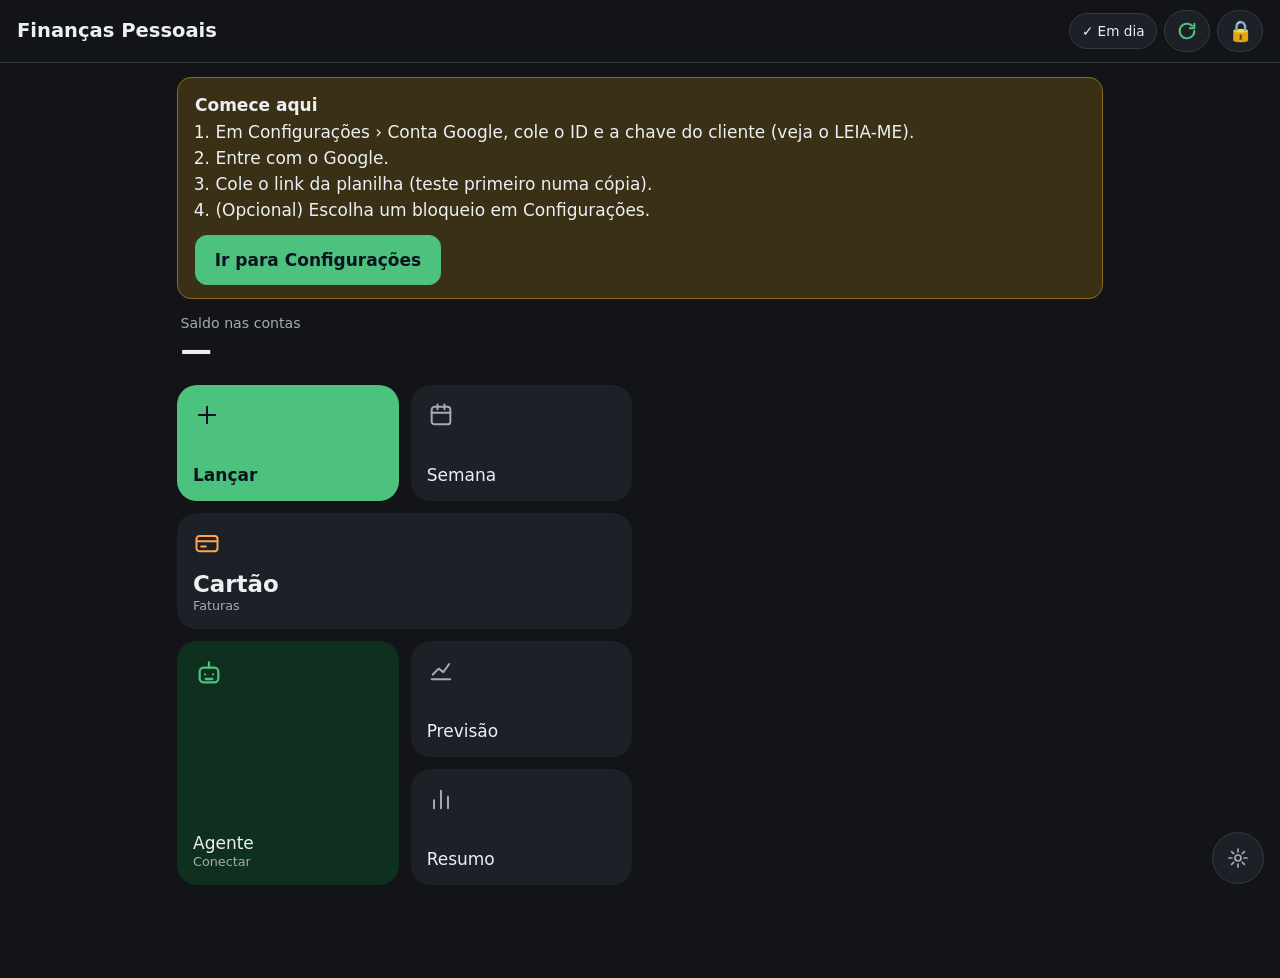
==== app/index.html @ 29f8d945 "App 2.9.0: atualização assinada para os celulares Co-Authored-By: Claude Opus 5.5 <noreply@anthropic" ====
<!doctype html>
<html lang="pt-BR">
  <head>
    <meta charset="utf-8" />
    <meta http-equiv="Content-Security-Policy" content="default-src 'self'; script-src 'self' 'wasm-unsafe-eval'; style-src 'self' 'unsafe-inline'; img-src 'self' data: blob:; connect-src 'self' https://sheets.googleapis.com https://cleytonarthur-debug.github.io https://script.google.com https://script.googleusercontent.com; font-src 'self'; object-src 'none'; base-uri 'self'; form-action 'self'" />
    <meta name="viewport" content="width=device-width, initial-scale=1, viewport-fit=cover" />
    <meta name="theme-color" content="#0f7a3d" />
    <meta name="referrer" content="no-referrer" />
    <title>Lançamento de Finanças Pessoais</title>
    <link rel="manifest" href="./manifest.webmanifest" />
    <link rel="icon" href="./icone.svg" type="image/svg+xml" />
    <link rel="apple-touch-icon" href="./icone-192.png" />
    <script type="module" crossorigin src="./assets/index-CC5NLs0V.js"></script>
    <link rel="stylesheet" crossorigin href="./assets/index-BYy5qs_x.css">
  </head>
  <body>
    <div id="app"></div>
    <noscript>Este app precisa de JavaScript.</noscript>
  </body>
</html>
---- app/assets/index-BYy5qs_x.css ----
:root{color-scheme:dark;--fundo: #f4f5f7;--cartao: #ffffff;--texto: #1b1e24;--suave: #5d6573;--borda: #d9dde3;--primaria: #0f7a3d;--primaria-texto: #ffffff;--entrou: #0f7a3d;--saiu: #b3261e;--verde: #1c8a4a;--laranja: #d9730d;--vermelho: #c62828;--azul: #1f5fbf;--aviso-fundo: #fff4d6;--aviso-borda: #e3b341;--erro-fundo: #fde7e7;--raio: 14px;--sombra: 0 1px 3px rgba(0, 0, 0, .08);font-family:system-ui,-apple-system,Segoe UI,Roboto,sans-serif;font-size:17px}@media all{:root{--fundo: #121418;--cartao: #1d2026;--texto: #eceff3;--suave: #a3abb8;--borda: #343943;--primaria: #4cc27e;--primaria-texto: #0b1220;--entrou: #4cc27e;--saiu: #ff7a70;--verde: #4cc27e;--laranja: #ffa64d;--vermelho: #ff6b6b;--azul: #6aa1ff;--aviso-fundo: #3a3016;--aviso-borda: #8a6d1f;--erro-fundo: #3d1c1c;--sombra: none}}*{box-sizing:border-box}html,body{margin:0;background:var(--fundo);color:var(--texto)}body{padding-bottom:calc(76px + env(safe-area-inset-bottom));-webkit-tap-highlight-color:transparent}button,input,select,textarea{font:inherit;color:inherit}h1,h2,h3{margin:0;line-height:1.2}h2{font-size:1.15rem;margin-bottom:.6rem}h3{font-size:1rem;margin:.2rem 0 .5rem}small{color:var(--suave)}.oculto{display:none!important}.topo{position:sticky;top:0;z-index:5;display:flex;align-items:center;gap:.5rem;padding:calc(.6rem + env(safe-area-inset-top)) 1rem .6rem;background:var(--fundo);border-bottom:1px solid var(--borda)}.topo h1{font-size:1.15rem;flex:1}.topo h1 button{all:unset;cursor:pointer}.pilula{font-size:.8rem;padding:.3rem .7rem;border-radius:99px;border:1px solid var(--borda);background:var(--cartao);min-height:36px}.pilula.pendente{border-color:var(--aviso-borda);background:var(--aviso-fundo)}main{max-width:640px;margin:0 auto;padding:.8rem 1rem 1rem;display:grid;gap:.9rem}.cartao{background:var(--cartao);border:1px solid var(--borda);border-radius:var(--raio);padding:1rem;box-shadow:var(--sombra)}.engrenagem{position:fixed;z-index:6;right:16px;bottom:calc(16px + env(safe-area-inset-bottom));width:52px;height:52px;display:grid;place-items:center;cursor:pointer;border-radius:50%;border:1px solid var(--borda);background:var(--cartao);color:var(--suave)}.engrenagem.ativa{color:var(--primaria);border-color:var(--primaria)}.aviso{border-radius:var(--raio);padding:.8rem 1rem;background:var(--aviso-fundo);border:1px solid var(--aviso-borda)}.aviso.erro{background:var(--erro-fundo);border-color:var(--vermelho)}.aviso p{margin:.2rem 0}.aviso .btn{margin-top:.5rem}.faixa{display:grid;grid-template-columns:1fr 1fr;gap:.7rem}.faixa .rotulo{font-size:.8rem;color:var(--suave)}.faixa .grande{font-size:1.35rem;font-weight:700}.barra{height:10px;border-radius:99px;background:var(--borda);overflow:hidden;margin:.35rem 0}.barra>div{height:100%;border-radius:99px}.verde{color:var(--verde)}.vermelho{color:var(--vermelho)}.fundo-verde{background:var(--verde)}.fundo-laranja{background:var(--laranja)}.fundo-vermelho{background:var(--vermelho)}.campo{display:grid;gap:.3rem}.rotulo{font-size:.85rem;color:var(--suave);font-weight:600}.ajuda{font-size:.8rem}input,select,textarea{width:100%;min-height:50px;padding:.6rem .8rem;border:1px solid var(--borda);border-radius:10px;background:var(--fundo)}input:focus,select:focus,textarea:focus,button:focus-visible{outline:3px solid color-mix(in srgb,var(--primaria) 45%,transparent);outline-offset:1px}.valor-grande{font-size:1.8rem;font-weight:700;text-align:right}.form{display:grid;gap:.9rem}.linha2{display:grid;grid-template-columns:1fr 1fr;gap:.7rem}.escolha{display:flex;gap:.4rem;flex-wrap:wrap}.opcao{flex:1 1 auto;min-height:48px;padding:.5rem .9rem;border-radius:10px;border:1px solid var(--borda);background:var(--fundo);cursor:pointer}.opcao.marcada{background:var(--primaria);color:var(--primaria-texto);border-color:var(--primaria);font-weight:600}.sinal .opcao[data-valor=saiu].marcada{background:var(--saiu);border-color:var(--saiu);color:#fff}.sinal .opcao[data-valor=entrou].marcada{background:var(--entrou);border-color:var(--entrou);color:#fff}.atalhos{display:flex;gap:.45rem;flex-wrap:wrap}.atalhos button{border:1px solid var(--borda);background:var(--fundo);border-radius:99px;padding:.45rem .8rem;min-height:42px;cursor:pointer;font-size:.9rem;max-width:100%;overflow:hidden;text-overflow:ellipsis;white-space:nowrap}.btn{min-height:50px;padding:.6rem 1.1rem;border-radius:12px;border:1px solid var(--borda);background:var(--cartao);cursor:pointer;font-weight:600}.btn.primario{background:var(--primaria);color:var(--primaria-texto);border-color:var(--primaria)}.btn.perigo{background:var(--vermelho);color:#fff;border-color:var(--vermelho)}.btn.cheio{width:100%}.btn:disabled{opacity:.5;cursor:not-allowed}.acoes{display:grid;grid-template-columns:auto 1fr;gap:.6rem}.lista{list-style:none;margin:0;padding:0;display:grid;gap:.5rem}.lista li{display:grid;grid-template-columns:1fr auto;gap:.2rem .6rem;padding:.55rem 0;border-bottom:1px solid var(--borda)}.lista li:last-child{border-bottom:0}.lista .detalhe{grid-column:1 / -1;font-size:.8rem;color:var(--suave)}.positivo{color:var(--entrou)}.negativo{color:var(--saiu)}.num{font-variant-numeric:tabular-nums;white-space:nowrap}.numeros{display:grid;grid-template-columns:repeat(3,1fr);gap:.5rem;text-align:center}.numeros .grande{font-size:1.05rem;font-weight:700}.numeros .rotulo{font-size:.75rem}.barras-h{display:grid;gap:.55rem}.barra-h .topo-barra{display:flex;justify-content:space-between;gap:.5rem;font-size:.9rem}.barra-h .trilho{height:12px;background:var(--borda);border-radius:99px;overflow:hidden;margin-top:.2rem}.barra-h .trilho div{height:100%;background:var(--primaria);border-radius:99px}.grafico svg{width:100%;height:auto;display:block}.grafico .r{fill:var(--entrou)}.grafico .d{fill:var(--saiu)}.grafico text{fill:var(--suave);font-size:11px}.legenda{display:flex;gap:1rem;font-size:.85rem;margin:.3rem 0}.legenda span:before{content:"";display:inline-block;width:10px;height:10px;border-radius:3px;margin-right:.35rem}.legenda .r:before{background:var(--entrou)}.legenda .d:before{background:var(--saiu)}.dica{font-size:.9rem;min-height:1.4em;margin:.3rem 0 0}table{width:100%;border-collapse:collapse;font-size:.9rem}th,td{text-align:right;padding:.35rem .3rem;border-bottom:1px solid var(--borda)}th:first-child,td:first-child{text-align:left}.grade2{display:grid;grid-template-columns:1fr 1fr;gap:.7rem}.mini{background:var(--fundo);border-radius:10px;padding:.7rem}.mini .rotulo{font-size:.78rem}.mini .grande{font-size:1.1rem;font-weight:700}.dialogo{border:0;border-radius:18px;padding:1.2rem;width:min(520px,calc(100vw - 2rem));background:var(--cartao);color:var(--texto);max-height:88vh}.dialogo::backdrop{background:#00000073}.dialogo-corpo{margin:.5rem 0 1rem;display:grid;gap:.6rem}.dialogo-botoes{display:grid;gap:.5rem}.carregando{text-align:center}.girando{width:38px;height:38px;margin:.5rem auto;border-radius:50%;border:4px solid var(--borda);border-top-color:var(--primaria);animation:gira 1s linear infinite}@keyframes gira{to{transform:rotate(360deg)}}.resumo-linha{display:grid;grid-template-columns:auto 1fr;gap:.25rem .8rem}.resumo-linha dt{color:var(--suave)}.resumo-linha dd{margin:0;font-weight:600}.toast{position:fixed;left:50%;bottom:calc(90px + env(safe-area-inset-bottom));transform:translate(-50%,20px);background:#1b1e24;color:#fff;padding:.8rem 1.1rem;border-radius:12px;opacity:0;pointer-events:none;transition:.25s;z-index:50;max-width:calc(100vw - 2rem);text-align:center}.toast.visivel{opacity:1;transform:translate(-50%)}.toast.erro{background:var(--vermelho)}.bloqueio{position:fixed;inset:0;z-index:100;background:var(--fundo);display:grid;place-items:center;padding:1.5rem}.bloqueio .caixa{width:min(360px,100%);display:grid;gap:.9rem;text-align:center}.bloqueio input{text-align:center;font-size:1.6rem;letter-spacing:.4em}details summary{cursor:pointer;font-weight:600;min-height:44px;display:flex;align-items:center}.passos{padding-left:1.2rem;margin:.4rem 0}.passos li{margin:.35rem 0}code{background:var(--fundo);padding:.1rem .3rem;border-radius:5px;font-size:.9em;word-break:break-all}@media(min-width:900px){main{max-width:960px;grid-template-columns:1fr 1fr;align-items:start}main>.largo{grid-column:1 / -1}}.fundo-azul{background:var(--azul)}.equacao{display:grid;gap:.55rem;background:var(--fundo);border-radius:12px;padding:.8rem}.eq-linha,.eq-total{display:grid;grid-template-columns:1.4rem 1fr auto;align-items:center;gap:.2rem .4rem}.eq-sinal{font-size:1.3rem;font-weight:700;text-align:center;color:var(--suave)}.eq-rotulo{font-size:.95rem}.eq-valor{font-weight:700;font-size:1.05rem}.eq-barra{grid-column:2 / -1;height:8px;background:var(--borda);border-radius:99px;overflow:hidden}.eq-barra>div{height:100%;border-radius:99px}.eq-total{border-top:2px solid var(--texto);padding-top:.55rem}.eq-total .eq-valor{font-size:1.35rem}.eq-total .eq-rotulo{font-weight:700}.aviso.ok{background:color-mix(in srgb,var(--verde) 14%,var(--cartao));border-color:var(--verde)}.grafico .linha-saldo{fill:none;stroke:var(--primaria);stroke-width:3;stroke-linejoin:round}.grafico .linha-zero{stroke:var(--suave);stroke-width:1;stroke-dasharray:4 4}.grafico .zona-negativa{fill:var(--vermelho);fill-opacity:.12}.grafico .ponto{fill:var(--primaria);stroke:var(--cartao);stroke-width:2}.grafico .ponto.negativo{fill:var(--vermelho)}.agenda{list-style:none;margin:0;padding:0;display:grid;gap:.9rem}.agenda-dia{display:flex;justify-content:space-between;gap:.5rem;padding-bottom:.2rem;border-bottom:2px solid var(--borda)}.agenda .lista li{padding:.4rem 0}.link-previsao{all:unset;cursor:pointer;display:block;margin-top:.35rem;font-size:.85rem;color:var(--suave)}.link-previsao b{font-variant-numeric:tabular-nums}.aviso-topo{display:grid;grid-template-columns:1fr auto;gap:.4rem;align-items:start}.fechar{all:unset;cursor:pointer;width:44px;height:44px;margin:-.5rem -.6rem 0 0;display:grid;place-items:center;font-size:1.3rem;border-radius:50%}.fechar:focus-visible{outline:3px solid var(--primaria)}.btn-cadeado{all:unset;cursor:pointer;min-width:44px;height:40px;display:grid;place-items:center;font-size:1.2rem;border-radius:99px;border:1px solid var(--borda);background:var(--cartao)}.sem-marcacao{margin-top:.7rem;font-size:.9rem}.sem-marcacao summary{min-height:40px;color:var(--laranja);font-weight:600}.aviso-topo h2{margin:0;align-self:center}.eq-detalhe{display:block;font-size:.78rem;color:var(--suave)}.eq-hoje{margin:0;font-size:.9rem;color:var(--suave);text-align:right}.grafico .linha-hoje{stroke:var(--suave);stroke-width:1}.grafico .ponto.previsto{fill:var(--cartao);stroke:var(--primaria);stroke-width:2.5}.grafico .ponto.previsto.negativo{stroke:var(--vermelho)}.legenda .cheio:before{background:var(--primaria);border-radius:50%}.legenda .vazado:before{background:transparent;border:2px solid var(--primaria);border-radius:50%;box-sizing:border-box}@keyframes gira-icone{to{transform:rotate(360deg)}}.girando-icone svg{animation:gira-icone .9s cubic-bezier(.45,.05,.55,.95) infinite;transform-origin:50% 50%}.topo{gap:.4rem}.sugestoes-desc{display:grid;gap:.35rem;margin-top:-.45rem}.sugestoes-desc:empty{display:none}.sugestao{all:unset;cursor:pointer;padding:.7rem .9rem;min-height:44px;box-sizing:border-box;border:1px solid var(--borda);border-radius:10px;background:var(--fundo);overflow:hidden;text-overflow:ellipsis;white-space:nowrap}.sugestao:focus-visible{outline:3px solid var(--primaria)}.sugestao{background:color-mix(in srgb,var(--primaria) 12%,var(--cartao));border-color:transparent;font-size:.95rem;padding-left:2rem;position:relative}.sugestao:before{content:"↳";position:absolute;left:.75rem;color:var(--primaria)}.btn-atualizar{color:var(--primaria)}.btn-atualizar:disabled{opacity:.85}.btn-atualizar:active svg{transform:rotate(-30deg)}.confirmar{border-color:var(--verde)}.botoes-confirmar{display:flex;gap:.5rem;flex-wrap:wrap;margin-top:.4rem}.botoes-confirmar .btn{min-height:44px;flex:1 1 auto}.dialogo-emprestimo{max-height:92vh;overflow-y:auto}.parcelas-lista{display:grid;gap:.4rem}.parcela-linha{display:grid;grid-template-columns:2.6rem 1fr 7rem;gap:.4rem;align-items:center}.parcela-linha input{min-height:44px;padding:.4rem .5rem}.resumo-emprestimo{font-weight:600;margin:.2rem 0 0}.dialogo-emprestimo{overflow-x:hidden;padding:1rem}.dialogo-emprestimo .form,.dialogo-emprestimo .campo{min-width:0}.dialogo-emprestimo input,.dialogo-emprestimo select{min-width:0;max-width:100%}.dialogo-emprestimo .linha2{grid-template-columns:minmax(0,1fr) minmax(0,1fr)}.dialogo-emprestimo .escolha .opcao{flex:1 1 30%;padding:.5rem .4rem;font-size:.9rem}.parcela-linha{grid-template-columns:2.4rem minmax(0,1fr) minmax(0,6.5rem)}.este-mes h3{margin:.8rem 0 .2rem;font-size:1rem}.este-mes h3:first-of-type{margin-top:.2rem}.sobra-mes{margin:.8rem 0 .3rem;padding-top:.6rem;border-top:2px solid var(--borda);display:flex;justify-content:space-between;font-size:1.05rem}details.este-mes>summary{list-style:none;cursor:pointer;display:flex;align-items:center;justify-content:space-between;gap:.6rem;flex-wrap:wrap}details.este-mes>summary::-webkit-details-marker{display:none}details.este-mes>summary h2{margin:0}details.este-mes>summary h2:after{content:" ›";color:var(--suave)}details.este-mes[open]>summary h2:after{content:" ⌄"}.este-mes-totais{font-size:.9rem;font-weight:600}details.este-mes[open]>summary{margin-bottom:.4rem}.fontes{display:grid}details.fonte{border-bottom:1px solid var(--borda)}details.fonte:last-child{border-bottom:0}details.fonte>summary{list-style:none;cursor:pointer;display:grid;grid-template-columns:1fr auto;gap:.2rem .6rem;padding:.6rem 0}details.fonte>summary::-webkit-details-marker{display:none}details.fonte>summary .fonte-nome:after{content:" ›";color:var(--suave)}details.fonte[open]>summary .fonte-nome:after{content:" ⌄"}details.fonte>summary .detalhe{grid-column:1 / -1;font-size:.8rem;color:var(--suave)}.parte{background:var(--fundo);border-radius:10px;padding:.5rem .6rem;margin:0 0 .5rem}.parte-cab{display:grid;grid-template-columns:1fr auto;gap:0 .6rem;margin-bottom:.3rem}.parte-cab small{grid-column:1 / -1;color:var(--suave);font-size:.75rem}.itens{list-style:none;margin:0;padding:0;display:grid;gap:.1rem}.itens li{display:grid;grid-template-columns:auto 1fr auto;gap:0 .5rem;padding:.3rem 0;font-size:.85rem;border-top:1px dashed var(--borda)}.itens li:first-child{border-top:0}.itens .item-data{color:var(--suave)}.itens .item-desc{min-width:0;overflow-wrap:anywhere}.itens .item-sit{grid-column:2 / -1;font-size:.72rem;color:var(--suave)}.itens li.estimado{font-style:italic;opacity:.8}.abre-extrato{all:unset;cursor:pointer;display:block;border-radius:8px}.abre-extrato:focus-visible{outline:2px solid var(--borda);outline-offset:2px}.dialogo-extrato{width:min(560px,calc(100vw - 1rem));max-height:94vh;padding:0;display:none;overflow:hidden}.dialogo-extrato[open]{display:flex;flex-direction:column}.extrato-topo{display:flex;justify-content:space-between;align-items:center;padding:.9rem 1rem .3rem}.extrato-topo h2{margin:0}.extrato-topo .fechar{padding:.3rem .7rem}.extrato-nav{display:grid;grid-template-columns:auto 1fr auto;align-items:center;gap:.5rem;padding:0 1rem .5rem;text-align:center;font-weight:600}.extrato-nav .btn{padding:.3rem .9rem;font-size:1.1rem}.extrato-conteudo{overflow-y:auto;padding:0 1rem 1rem;display:grid;gap:.8rem;align-content:start}.extrato-resumo{display:grid;grid-template-columns:repeat(auto-fit,minmax(110px,1fr));gap:.5rem;background:var(--fundo);border-radius:12px;padding:.7rem}.extrato-resumo div{display:grid}.extrato-resumo small{color:var(--suave);font-size:.75rem}.atalhos-data{display:flex;gap:.4rem;flex-wrap:wrap}.atalhos-data .btn{flex:1 1 auto;padding:.45rem .6rem}.semana-dias>li.passado{opacity:.75}.semana-dias>li.hoje .agenda-dia b{color:var(--primaria)}.semana-dias .vazio{margin:.2rem 0 .4rem;color:var(--suave)}.lista li.foi>span:first-child{opacity:.85}.suave{color:var(--suave)}.extrato-resumo small+small,.extrato-resumo b+small{font-size:.7rem}.por-banco{display:flex;flex-wrap:wrap;gap:.1rem .7rem;margin-top:.2rem}.check{display:flex;gap:.5rem;align-items:flex-start;font-size:.9rem}.check input{margin-top:.2rem}.grafico-tipos{display:grid;gap:.55rem;margin:.4rem 0 .6rem}.gt-topo{display:flex;justify-content:space-between;gap:.5rem;font-size:.88rem}.gt-trilho{display:flex;height:12px;background:var(--borda);border-radius:99px;overflow:hidden;margin-top:.2rem}.gt-pessoal{background:var(--azul)}.gt-corp{background:var(--laranja)}.legenda-tipos{display:flex;gap:1rem;font-size:.8rem;color:var(--suave);margin:.3rem 0}.legenda-tipos span:before{content:"";display:inline-block;width:.7rem;height:.7rem;border-radius:3px;margin-right:.35rem;vertical-align:-1px}.legenda-tipos .lp:before{background:var(--azul)}.legenda-tipos .lc:before{background:var(--laranja)}.azul{color:var(--azul)}.laranja{color:var(--laranja)}.dialogo{overflow-y:auto}.check{text-align:left;align-items:center}.check input[type=checkbox]{width:1.3rem;height:1.3rem;min-width:1.3rem;flex:0 0 auto;margin:0;padding:0;accent-color:var(--primaria)}.gt-juros{background:var(--verde)}.cartao-topo{display:grid;gap:.6rem}.ct-linha{display:flex;justify-content:space-between;gap:.8rem;align-items:flex-start}.ct-linha .grande{font-size:1.45rem;font-weight:700}.aviso-mini{margin:0;font-size:.85rem;color:var(--laranja)}.tri{display:grid;grid-template-columns:repeat(3,minmax(0,1fr));gap:.5rem;margin:.7rem 0}.tri-mes{all:unset;cursor:pointer;display:grid;justify-items:center;gap:.15rem;padding:.6rem .3rem;border:1px solid var(--borda);border-radius:12px;background:var(--fundo);text-align:center}.tri-mes.escolhido{border-color:var(--primaria);box-shadow:0 0 0 1px var(--primaria) inset}.tri-mes b{font-size:.95rem}.tri-mes small{font-size:.68rem}.tri-nome{font-size:.85rem;font-weight:600}.tri-trilho{display:flex;align-items:flex-end;width:26px;height:46px;background:var(--borda);border-radius:6px;overflow:hidden;margin:.2rem 0}.tri-trilho span{width:100%;background:var(--vermelho);border-radius:6px 6px 0 0}.impacto{font-size:.88rem}.icone-loja{display:inline-grid;place-items:center;width:1.9rem;height:1.9rem;min-width:1.9rem;border-radius:50%;font-size:.8rem;font-weight:800;line-height:1;box-shadow:0 0 0 1px #00000014 inset}.icone-loja.pequeno{font-size:.58rem;letter-spacing:-.02em}.com-icone{display:flex;align-items:center;gap:.55rem;min-width:0}.com-icone>span:last-child{min-width:0;overflow-wrap:anywhere}.tocavel{cursor:pointer}.tocavel:active{opacity:.7}section.recolhivel>h2{cursor:pointer;display:flex;justify-content:space-between;align-items:center;gap:.5rem}section.recolhivel>h2:after{content:"⌄";color:var(--suave);font-size:1.1rem}section.recolhivel.fechado>h2:after{content:"›"}section.recolhivel.fechado>:not(h2){display:none!important}section.recolhivel.fechado{padding-bottom:.8rem}details.grupo-mes>summary{list-style:none;cursor:pointer;display:flex;justify-content:space-between;align-items:center}details.grupo-mes>summary::-webkit-details-marker{display:none}details.grupo-mes>summary h3{margin:.8rem 0 .2rem;font-size:1rem}details.grupo-mes>summary:after{content:"⌄";color:var(--suave)}details.grupo-mes:not([open])>summary:after{content:"›"}details.fatura-detalhe>summary{list-style:none;cursor:pointer;display:flex;justify-content:space-between;align-items:center;gap:.5rem}details.fatura-detalhe>summary::-webkit-details-marker{display:none}details.fatura-detalhe>summary h3{margin:.6rem 0 .3rem;font-size:1rem}details.fatura-detalhe:not([open])>summary h3:after{content:" ›";color:var(--suave)}.semana-dias>li.dia-fechado>:not(.agenda-dia){display:none}.semana-dias .agenda-dia{cursor:pointer}.inicio{display:grid;gap:1rem}.inicio-saldo{all:unset;display:grid;gap:.1rem;cursor:pointer;padding:0 .2rem}.inicio-saldo strong{font-size:1.85rem;font-weight:600}.blocos{display:grid;grid-template-columns:1fr 1fr;grid-auto-rows:116px;gap:12px}.bloco{all:unset;box-sizing:border-box;cursor:pointer;display:flex;flex-direction:column;justify-content:space-between;padding:16px;border-radius:20px;background:var(--cartao);color:var(--texto);min-width:0}.bloco:focus-visible,.engrenagem:focus-visible{outline:2px solid var(--primaria);outline-offset:2px}.bloco-icone{display:block;line-height:0;color:var(--suave)}.bloco-texto{display:grid;gap:.1rem}.bloco-texto b{font-weight:500}.bloco-texto small{font-size:.75rem}.bloco-texto strong{font-size:1.35rem;font-weight:600}.bloco-destaque{background:var(--primaria);color:var(--primaria-texto)}.bloco-destaque .bloco-icone{color:inherit}.bloco-destaque .bloco-texto b{font-weight:600}.bloco-largo{grid-column:1 / 3}.bloco-largo .bloco-icone{color:var(--laranja)}.bloco-alto{grid-row:span 2;background:#10301f}.bloco-alto .bloco-icone{color:var(--primaria)}.inicio-alerta{all:unset;box-sizing:border-box;cursor:pointer;padding:.7rem .9rem;border-radius:var(--raio);background:var(--aviso-fundo);border:1px solid var(--aviso-borda);font-size:.9rem}.valor-inteiro{white-space:nowrap}.conversa{display:grid;gap:.8rem;padding-bottom:7.5rem}.conversa-lista{display:grid;gap:.7rem;align-content:start}.conversa-vazia{display:grid;gap:.8rem;padding:1.2rem .2rem;color:var(--suave)}.conversa-vazia p{margin:0;font-size:1.05rem;line-height:1.4}.conversa-sugestoes{display:grid;gap:.5rem}.conversa-sugestoes .btn{text-align:left;font-weight:400}.balao{display:grid;gap:.5rem;max-width:88%;padding:.7rem .9rem;border-radius:18px;line-height:1.42}.balao-texto{white-space:pre-wrap;overflow-wrap:anywhere}.balao-voce{justify-self:end;background:#10301f;border-bottom-right-radius:6px}.balao-agente{justify-self:start;background:var(--cartao);border-bottom-left-radius:6px}.balao-contas{margin:0;padding:.5rem 0 0;list-style:none;display:grid;gap:.35rem;border-top:1px solid var(--borda);font-size:.85rem;color:var(--suave)}.balao-acao{color:inherit;text-decoration:none;text-align:center;font-size:.9rem}.conversa-rodape{position:fixed;left:0;right:0;bottom:0;z-index:5;background:var(--fundo);border-top:1px solid var(--borda);padding:.6rem 76px calc(.6rem + env(safe-area-inset-bottom)) 1rem;display:grid;gap:.3rem}.conversa-entrada{display:grid;grid-template-columns:1fr auto;gap:.5rem;align-items:end}.conversa-entrada textarea{width:100%;min-height:46px;max-height:120px;padding:.65rem .8rem;border-radius:14px;border:1px solid var(--borda);background:var(--cartao);resize:none}.conversa-enviar{min-width:46px;min-height:46px;padding:0;font-size:1.2rem}.conversa-nota{font-size:.68rem;line-height:1.25}.conversa-link{all:unset;cursor:pointer;text-decoration:underline}.agente-conectar{display:grid;gap:.6rem}
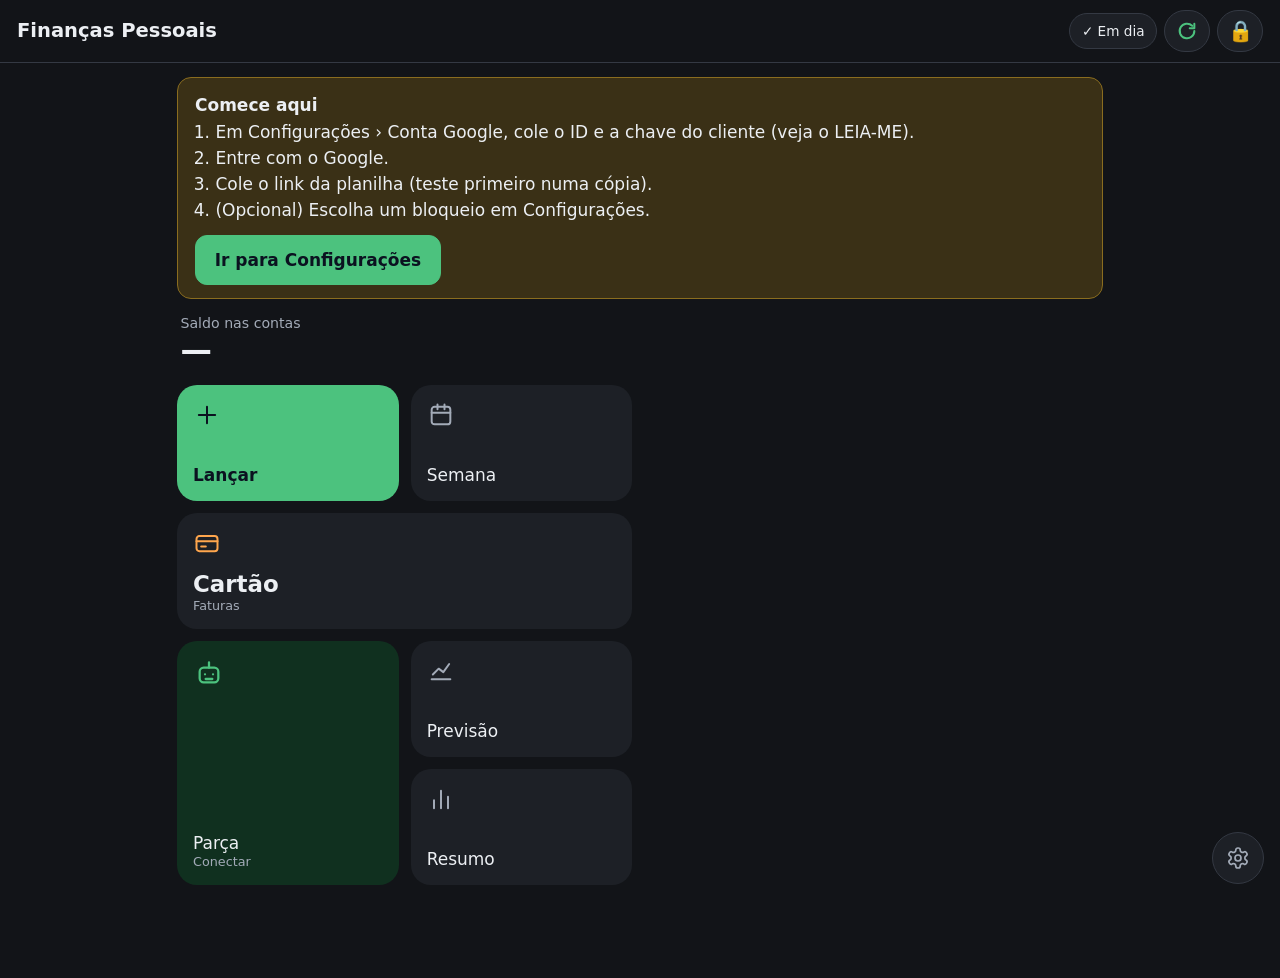
==== commit 9fd2ad4c: "App 2.10.0: atualização assinada para os celulares Co-Authored-By: Claude Opus 5.5 <noreply@anthropi" ====
--- a/app/index.html
+++ b/app/index.html
@@ -10,8 +10,8 @@
     <link rel="manifest" href="./manifest.webmanifest" />
     <link rel="icon" href="./icone.svg" type="image/svg+xml" />
     <link rel="apple-touch-icon" href="./icone-192.png" />
-    <script type="module" crossorigin src="./assets/index-CC5NLs0V.js"></script>
-    <link rel="stylesheet" crossorigin href="./assets/index-BYy5qs_x.css">
+    <script type="module" crossorigin src="./assets/index-BBz79vBS.js"></script>
+    <link rel="stylesheet" crossorigin href="./assets/index-D7VC6-Ph.css">
   </head>
   <body>
     <div id="app"></div>
--- a/app/assets/index-D7VC6-Ph.css
+++ b/app/assets/index-D7VC6-Ph.css
@@ -0,0 +1 @@
+:root{color-scheme:dark;--fundo: #f4f5f7;--cartao: #ffffff;--texto: #1b1e24;--suave: #5d6573;--borda: #d9dde3;--primaria: #0f7a3d;--primaria-texto: #ffffff;--entrou: #0f7a3d;--saiu: #b3261e;--verde: #1c8a4a;--laranja: #d9730d;--vermelho: #c62828;--azul: #1f5fbf;--aviso-fundo: #fff4d6;--aviso-borda: #e3b341;--erro-fundo: #fde7e7;--raio: 14px;--sombra: 0 1px 3px rgba(0, 0, 0, .08);font-family:system-ui,-apple-system,Segoe UI,Roboto,sans-serif;font-size:17px}@media all{:root{--fundo: #121418;--cartao: #1d2026;--texto: #eceff3;--suave: #a3abb8;--borda: #343943;--primaria: #4cc27e;--primaria-texto: #0b1220;--entrou: #4cc27e;--saiu: #ff7a70;--verde: #4cc27e;--laranja: #ffa64d;--vermelho: #ff6b6b;--azul: #6aa1ff;--aviso-fundo: #3a3016;--aviso-borda: #8a6d1f;--erro-fundo: #3d1c1c;--sombra: none}}*{box-sizing:border-box}html,body{margin:0;background:var(--fundo);color:var(--texto)}body{padding-bottom:calc(76px + env(safe-area-inset-bottom));-webkit-tap-highlight-color:transparent}button,input,select,textarea{font:inherit;color:inherit}h1,h2,h3{margin:0;line-height:1.2}h2{font-size:1.15rem;margin-bottom:.6rem}h3{font-size:1rem;margin:.2rem 0 .5rem}small{color:var(--suave)}.oculto{display:none!important}.topo{position:sticky;top:0;z-index:5;display:flex;align-items:center;gap:.5rem;padding:calc(.6rem + env(safe-area-inset-top)) 1rem .6rem;background:var(--fundo);border-bottom:1px solid var(--borda)}.topo h1{font-size:1.15rem;flex:1}.topo h1 button{all:unset;cursor:pointer}.pilula{font-size:.8rem;padding:.3rem .7rem;border-radius:99px;border:1px solid var(--borda);background:var(--cartao);min-height:36px}.pilula.pendente{border-color:var(--aviso-borda);background:var(--aviso-fundo)}main{max-width:640px;margin:0 auto;padding:.8rem 1rem 1rem;display:grid;gap:.9rem}.cartao{background:var(--cartao);border:1px solid var(--borda);border-radius:var(--raio);padding:1rem;box-shadow:var(--sombra)}.engrenagem{position:fixed;z-index:6;right:16px;bottom:calc(16px + env(safe-area-inset-bottom));width:52px;height:52px;display:grid;place-items:center;cursor:pointer;border-radius:50%;border:1px solid var(--borda);background:var(--cartao);color:var(--suave)}.engrenagem.ativa{color:var(--primaria);border-color:var(--primaria)}.aviso{border-radius:var(--raio);padding:.8rem 1rem;background:var(--aviso-fundo);border:1px solid var(--aviso-borda)}.aviso.erro{background:var(--erro-fundo);border-color:var(--vermelho)}.aviso p{margin:.2rem 0}.aviso .btn{margin-top:.5rem}.faixa{display:grid;grid-template-columns:1fr 1fr;gap:.7rem}.faixa .rotulo{font-size:.8rem;color:var(--suave)}.faixa .grande{font-size:1.35rem;font-weight:700}.barra{height:10px;border-radius:99px;background:var(--borda);overflow:hidden;margin:.35rem 0}.barra>div{height:100%;border-radius:99px}.verde{color:var(--verde)}.vermelho{color:var(--vermelho)}.fundo-verde{background:var(--verde)}.fundo-laranja{background:var(--laranja)}.fundo-vermelho{background:var(--vermelho)}.campo{display:grid;gap:.3rem}.rotulo{font-size:.85rem;color:var(--suave);font-weight:600}.ajuda{font-size:.8rem}input,select,textarea{width:100%;min-height:50px;padding:.6rem .8rem;border:1px solid var(--borda);border-radius:10px;background:var(--fundo)}input:focus,select:focus,textarea:focus,button:focus-visible{outline:3px solid color-mix(in srgb,var(--primaria) 45%,transparent);outline-offset:1px}.valor-grande{font-size:1.8rem;font-weight:700;text-align:right}.form{display:grid;gap:.9rem}.linha2{display:grid;grid-template-columns:1fr 1fr;gap:.7rem}.escolha{display:flex;gap:.4rem;flex-wrap:wrap}.opcao{flex:1 1 auto;min-height:48px;padding:.5rem .9rem;border-radius:10px;border:1px solid var(--borda);background:var(--fundo);cursor:pointer}.opcao.marcada{background:var(--primaria);color:var(--primaria-texto);border-color:var(--primaria);font-weight:600}.sinal .opcao[data-valor=saiu].marcada{background:var(--saiu);border-color:var(--saiu);color:#fff}.sinal .opcao[data-valor=entrou].marcada{background:var(--entrou);border-color:var(--entrou);color:#fff}.atalhos{display:flex;gap:.45rem;flex-wrap:wrap}.atalhos button{border:1px solid var(--borda);background:var(--fundo);border-radius:99px;padding:.45rem .8rem;min-height:42px;cursor:pointer;font-size:.9rem;max-width:100%;overflow:hidden;text-overflow:ellipsis;white-space:nowrap}.btn{min-height:50px;padding:.6rem 1.1rem;border-radius:12px;border:1px solid var(--borda);background:var(--cartao);cursor:pointer;font-weight:600}.btn.primario{background:var(--primaria);color:var(--primaria-texto);border-color:var(--primaria)}.btn.perigo{background:var(--vermelho);color:#fff;border-color:var(--vermelho)}.btn.cheio{width:100%}.btn:disabled{opacity:.5;cursor:not-allowed}.acoes{display:grid;grid-template-columns:auto 1fr;gap:.6rem}.lista{list-style:none;margin:0;padding:0;display:grid;gap:.5rem}.lista li{display:grid;grid-template-columns:1fr auto;gap:.2rem .6rem;padding:.55rem 0;border-bottom:1px solid var(--borda)}.lista li:last-child{border-bottom:0}.lista .detalhe{grid-column:1 / -1;font-size:.8rem;color:var(--suave)}.positivo{color:var(--entrou)}.negativo{color:var(--saiu)}.num{font-variant-numeric:tabular-nums;white-space:nowrap}.numeros{display:grid;grid-template-columns:repeat(3,1fr);gap:.5rem;text-align:center}.numeros .grande{font-size:1.05rem;font-weight:700}.numeros .rotulo{font-size:.75rem}.barras-h{display:grid;gap:.55rem}.barra-h .topo-barra{display:flex;justify-content:space-between;gap:.5rem;font-size:.9rem}.barra-h .trilho{height:12px;background:var(--borda);border-radius:99px;overflow:hidden;margin-top:.2rem}.barra-h .trilho div{height:100%;background:var(--primaria);border-radius:99px}.grafico svg{width:100%;height:auto;display:block}.grafico .r{fill:var(--entrou)}.grafico .d{fill:var(--saiu)}.grafico text{fill:var(--suave);font-size:11px}.legenda{display:flex;gap:1rem;font-size:.85rem;margin:.3rem 0}.legenda span:before{content:"";display:inline-block;width:10px;height:10px;border-radius:3px;margin-right:.35rem}.legenda .r:before{background:var(--entrou)}.legenda .d:before{background:var(--saiu)}.dica{font-size:.9rem;min-height:1.4em;margin:.3rem 0 0}table{width:100%;border-collapse:collapse;font-size:.9rem}th,td{text-align:right;padding:.35rem .3rem;border-bottom:1px solid var(--borda)}th:first-child,td:first-child{text-align:left}.grade2{display:grid;grid-template-columns:1fr 1fr;gap:.7rem}.mini{background:var(--fundo);border-radius:10px;padding:.7rem}.mini .rotulo{font-size:.78rem}.mini .grande{font-size:1.1rem;font-weight:700}.dialogo{border:0;border-radius:18px;padding:1.2rem;width:min(520px,calc(100vw - 2rem));background:var(--cartao);color:var(--texto);max-height:88vh}.dialogo::backdrop{background:#00000073}.dialogo-corpo{margin:.5rem 0 1rem;display:grid;gap:.6rem}.dialogo-botoes{display:grid;gap:.5rem}.carregando{text-align:center}.girando{width:38px;height:38px;margin:.5rem auto;border-radius:50%;border:4px solid var(--borda);border-top-color:var(--primaria);animation:gira 1s linear infinite}@keyframes gira{to{transform:rotate(360deg)}}.resumo-linha{display:grid;grid-template-columns:auto 1fr;gap:.25rem .8rem}.resumo-linha dt{color:var(--suave)}.resumo-linha dd{margin:0;font-weight:600}.toast{position:fixed;left:50%;bottom:calc(90px + env(safe-area-inset-bottom));transform:translate(-50%,20px);background:#1b1e24;color:#fff;padding:.8rem 1.1rem;border-radius:12px;opacity:0;pointer-events:none;transition:.25s;z-index:50;max-width:calc(100vw - 2rem);text-align:center}.toast.visivel{opacity:1;transform:translate(-50%)}.toast.erro{background:var(--vermelho)}.bloqueio{position:fixed;inset:0;z-index:100;background:var(--fundo);display:grid;place-items:center;padding:1.5rem}.bloqueio .caixa{width:min(360px,100%);display:grid;gap:.9rem;text-align:center}.bloqueio input{text-align:center;font-size:1.6rem;letter-spacing:.4em}details summary{cursor:pointer;font-weight:600;min-height:44px;display:flex;align-items:center}.passos{padding-left:1.2rem;margin:.4rem 0}.passos li{margin:.35rem 0}code{background:var(--fundo);padding:.1rem .3rem;border-radius:5px;font-size:.9em;word-break:break-all}@media(min-width:900px){main{max-width:960px;grid-template-columns:1fr 1fr;align-items:start}main>.largo{grid-column:1 / -1}}.fundo-azul{background:var(--azul)}.equacao{display:grid;gap:.55rem;background:var(--fundo);border-radius:12px;padding:.8rem}.eq-linha,.eq-total{display:grid;grid-template-columns:1.4rem 1fr auto;align-items:center;gap:.2rem .4rem}.eq-sinal{font-size:1.3rem;font-weight:700;text-align:center;color:var(--suave)}.eq-rotulo{font-size:.95rem}.eq-valor{font-weight:700;font-size:1.05rem}.eq-barra{grid-column:2 / -1;height:8px;background:var(--borda);border-radius:99px;overflow:hidden}.eq-barra>div{height:100%;border-radius:99px}.eq-total{border-top:2px solid var(--texto);padding-top:.55rem}.eq-total .eq-valor{font-size:1.35rem}.eq-total .eq-rotulo{font-weight:700}.aviso.ok{background:color-mix(in srgb,var(--verde) 14%,var(--cartao));border-color:var(--verde)}.grafico .linha-saldo{fill:none;stroke:var(--primaria);stroke-width:3;stroke-linejoin:round}.grafico .linha-zero{stroke:var(--suave);stroke-width:1;stroke-dasharray:4 4}.grafico .zona-negativa{fill:var(--vermelho);fill-opacity:.12}.grafico .ponto{fill:var(--primaria);stroke:var(--cartao);stroke-width:2}.grafico .ponto.negativo{fill:var(--vermelho)}.agenda{list-style:none;margin:0;padding:0;display:grid;gap:.9rem}.agenda-dia{display:flex;justify-content:space-between;gap:.5rem;padding-bottom:.2rem;border-bottom:2px solid var(--borda)}.agenda .lista li{padding:.4rem 0}.link-previsao{all:unset;cursor:pointer;display:block;margin-top:.35rem;font-size:.85rem;color:var(--suave)}.link-previsao b{font-variant-numeric:tabular-nums}.aviso-topo{display:grid;grid-template-columns:1fr auto;gap:.4rem;align-items:start}.fechar{all:unset;cursor:pointer;width:44px;height:44px;margin:-.5rem -.6rem 0 0;display:grid;place-items:center;font-size:1.3rem;border-radius:50%}.fechar:focus-visible{outline:3px solid var(--primaria)}.btn-cadeado{all:unset;cursor:pointer;min-width:44px;height:40px;display:grid;place-items:center;font-size:1.2rem;border-radius:99px;border:1px solid var(--borda);background:var(--cartao)}.sem-marcacao{margin-top:.7rem;font-size:.9rem}.sem-marcacao summary{min-height:40px;color:var(--laranja);font-weight:600}.aviso-topo h2{margin:0;align-self:center}.eq-detalhe{display:block;font-size:.78rem;color:var(--suave)}.eq-hoje{margin:0;font-size:.9rem;color:var(--suave);text-align:right}.grafico .linha-hoje{stroke:var(--suave);stroke-width:1}.grafico .ponto.previsto{fill:var(--cartao);stroke:var(--primaria);stroke-width:2.5}.grafico .ponto.previsto.negativo{stroke:var(--vermelho)}.legenda .cheio:before{background:var(--primaria);border-radius:50%}.legenda .vazado:before{background:transparent;border:2px solid var(--primaria);border-radius:50%;box-sizing:border-box}@keyframes gira-icone{to{transform:rotate(360deg)}}.girando-icone svg{animation:gira-icone .9s cubic-bezier(.45,.05,.55,.95) infinite;transform-origin:50% 50%}.topo{gap:.4rem}.sugestoes-desc{display:grid;gap:.35rem;margin-top:-.45rem}.sugestoes-desc:empty{display:none}.sugestao{all:unset;cursor:pointer;padding:.7rem .9rem;min-height:44px;box-sizing:border-box;border:1px solid var(--borda);border-radius:10px;background:var(--fundo);overflow:hidden;text-overflow:ellipsis;white-space:nowrap}.sugestao:focus-visible{outline:3px solid var(--primaria)}.sugestao{background:color-mix(in srgb,var(--primaria) 12%,var(--cartao));border-color:transparent;font-size:.95rem;padding-left:2rem;position:relative}.sugestao:before{content:"↳";position:absolute;left:.75rem;color:var(--primaria)}.btn-atualizar{color:var(--primaria)}.btn-atualizar:disabled{opacity:.85}.btn-atualizar:active svg{transform:rotate(-30deg)}.confirmar{border-color:var(--verde)}.botoes-confirmar{display:flex;gap:.5rem;flex-wrap:wrap;margin-top:.4rem}.botoes-confirmar .btn{min-height:44px;flex:1 1 auto}.dialogo-emprestimo{max-height:92vh;overflow-y:auto}.parcelas-lista{display:grid;gap:.4rem}.parcela-linha{display:grid;grid-template-columns:2.6rem 1fr 7rem;gap:.4rem;align-items:center}.parcela-linha input{min-height:44px;padding:.4rem .5rem}.resumo-emprestimo{font-weight:600;margin:.2rem 0 0}.dialogo-emprestimo{overflow-x:hidden;padding:1rem}.dialogo-emprestimo .form,.dialogo-emprestimo .campo{min-width:0}.dialogo-emprestimo input,.dialogo-emprestimo select{min-width:0;max-width:100%}.dialogo-emprestimo .linha2{grid-template-columns:minmax(0,1fr) minmax(0,1fr)}.dialogo-emprestimo .escolha .opcao{flex:1 1 30%;padding:.5rem .4rem;font-size:.9rem}.parcela-linha{grid-template-columns:2.4rem minmax(0,1fr) minmax(0,6.5rem)}.este-mes h3{margin:.8rem 0 .2rem;font-size:1rem}.este-mes h3:first-of-type{margin-top:.2rem}.sobra-mes{margin:.8rem 0 .3rem;padding-top:.6rem;border-top:2px solid var(--borda);display:flex;justify-content:space-between;font-size:1.05rem}details.este-mes>summary{list-style:none;cursor:pointer;display:flex;align-items:center;justify-content:space-between;gap:.6rem;flex-wrap:wrap}details.este-mes>summary::-webkit-details-marker{display:none}details.este-mes>summary h2{margin:0}details.este-mes>summary h2:after{content:" ›";color:var(--suave)}details.este-mes[open]>summary h2:after{content:" ⌄"}.este-mes-totais{font-size:.9rem;font-weight:600}details.este-mes[open]>summary{margin-bottom:.4rem}.fontes{display:grid}details.fonte{border-bottom:1px solid var(--borda)}details.fonte:last-child{border-bottom:0}details.fonte>summary{list-style:none;cursor:pointer;display:grid;grid-template-columns:1fr auto;gap:.2rem .6rem;padding:.6rem 0}details.fonte>summary::-webkit-details-marker{display:none}details.fonte>summary .fonte-nome:after{content:" ›";color:var(--suave)}details.fonte[open]>summary .fonte-nome:after{content:" ⌄"}details.fonte>summary .detalhe{grid-column:1 / -1;font-size:.8rem;color:var(--suave)}.parte{background:var(--fundo);border-radius:10px;padding:.5rem .6rem;margin:0 0 .5rem}.parte-cab{display:grid;grid-template-columns:1fr auto;gap:0 .6rem;margin-bottom:.3rem}.parte-cab small{grid-column:1 / -1;color:var(--suave);font-size:.75rem}.itens{list-style:none;margin:0;padding:0;display:grid;gap:.1rem}.itens li{display:grid;grid-template-columns:auto 1fr auto;gap:0 .5rem;padding:.3rem 0;font-size:.85rem;border-top:1px dashed var(--borda)}.itens li:first-child{border-top:0}.itens .item-data{color:var(--suave)}.itens .item-desc{min-width:0;overflow-wrap:anywhere}.itens .item-sit{grid-column:2 / -1;font-size:.72rem;color:var(--suave)}.itens li.estimado{font-style:italic;opacity:.8}.abre-extrato{all:unset;cursor:pointer;display:block;border-radius:8px}.abre-extrato:focus-visible{outline:2px solid var(--borda);outline-offset:2px}.dialogo-extrato{width:min(560px,calc(100vw - 1rem));max-height:94vh;padding:0;display:none;overflow:hidden}.dialogo-extrato[open]{display:flex;flex-direction:column}.extrato-topo{display:flex;justify-content:space-between;align-items:center;padding:.9rem 1rem .3rem}.extrato-topo h2{margin:0}.extrato-topo .fechar{padding:.3rem .7rem}.extrato-nav{display:grid;grid-template-columns:auto 1fr auto;align-items:center;gap:.5rem;padding:0 1rem .5rem;text-align:center;font-weight:600}.extrato-nav .btn{padding:.3rem .9rem;font-size:1.1rem}.extrato-conteudo{overflow-y:auto;padding:0 1rem 1rem;display:grid;gap:.8rem;align-content:start}.extrato-resumo{display:grid;grid-template-columns:repeat(auto-fit,minmax(110px,1fr));gap:.5rem;background:var(--fundo);border-radius:12px;padding:.7rem}.extrato-resumo div{display:grid}.extrato-resumo small{color:var(--suave);font-size:.75rem}.atalhos-data{display:flex;gap:.4rem;flex-wrap:wrap}.atalhos-data .btn{flex:1 1 auto;padding:.45rem .6rem}.semana-dias>li.passado{opacity:.75}.semana-dias>li.hoje .agenda-dia b{color:var(--primaria)}.semana-dias .vazio{margin:.2rem 0 .4rem;color:var(--suave)}.lista li.foi>span:first-child{opacity:.85}.suave{color:var(--suave)}.extrato-resumo small+small,.extrato-resumo b+small{font-size:.7rem}.por-banco{display:flex;flex-wrap:wrap;gap:.1rem .7rem;margin-top:.2rem}.check{display:flex;gap:.5rem;align-items:flex-start;font-size:.9rem}.check input{margin-top:.2rem}.grafico-tipos{display:grid;gap:.55rem;margin:.4rem 0 .6rem}.gt-topo{display:flex;justify-content:space-between;gap:.5rem;font-size:.88rem}.gt-trilho{display:flex;height:12px;background:var(--borda);border-radius:99px;overflow:hidden;margin-top:.2rem}.gt-pessoal{background:var(--azul)}.gt-corp{background:var(--laranja)}.legenda-tipos{display:flex;gap:1rem;font-size:.8rem;color:var(--suave);margin:.3rem 0}.legenda-tipos span:before{content:"";display:inline-block;width:.7rem;height:.7rem;border-radius:3px;margin-right:.35rem;vertical-align:-1px}.legenda-tipos .lp:before{background:var(--azul)}.legenda-tipos .lc:before{background:var(--laranja)}.azul{color:var(--azul)}.laranja{color:var(--laranja)}.dialogo{overflow-y:auto}.check{text-align:left;align-items:center}.check input[type=checkbox]{width:1.3rem;height:1.3rem;min-width:1.3rem;flex:0 0 auto;margin:0;padding:0;accent-color:var(--primaria)}.gt-juros{background:var(--verde)}.cartao-topo{display:grid;gap:.6rem}.ct-linha{display:flex;justify-content:space-between;gap:.8rem;align-items:flex-start}.ct-linha .grande{font-size:1.45rem;font-weight:700}.aviso-mini{margin:0;font-size:.85rem;color:var(--laranja)}.tri{display:grid;grid-template-columns:repeat(3,minmax(0,1fr));gap:.5rem;margin:.7rem 0}.tri-mes{all:unset;cursor:pointer;display:grid;justify-items:center;gap:.15rem;padding:.6rem .3rem;border:1px solid var(--borda);border-radius:12px;background:var(--fundo);text-align:center}.tri-mes.escolhido{border-color:var(--primaria);box-shadow:0 0 0 1px var(--primaria) inset}.tri-mes b{font-size:.95rem}.tri-mes small{font-size:.68rem}.tri-nome{font-size:.85rem;font-weight:600}.tri-trilho{display:flex;align-items:flex-end;width:26px;height:46px;background:var(--borda);border-radius:6px;overflow:hidden;margin:.2rem 0}.tri-trilho span{width:100%;background:var(--vermelho);border-radius:6px 6px 0 0}.impacto{font-size:.88rem}.icone-loja{display:inline-grid;place-items:center;width:1.9rem;height:1.9rem;min-width:1.9rem;border-radius:50%;font-size:.8rem;font-weight:800;line-height:1;box-shadow:0 0 0 1px #00000014 inset}.icone-loja.pequeno{font-size:.58rem;letter-spacing:-.02em}.com-icone{display:flex;align-items:center;gap:.55rem;min-width:0}.com-icone>span:last-child{min-width:0;overflow-wrap:anywhere}.tocavel{cursor:pointer}.tocavel:active{opacity:.7}section.recolhivel>h2{cursor:pointer;display:flex;justify-content:space-between;align-items:center;gap:.5rem}section.recolhivel>h2:after{content:"⌄";color:var(--suave);font-size:1.1rem}section.recolhivel.fechado>h2:after{content:"›"}section.recolhivel.fechado>:not(h2){display:none!important}section.recolhivel.fechado{padding-bottom:.8rem}details.grupo-mes>summary{list-style:none;cursor:pointer;display:flex;justify-content:space-between;align-items:center}details.grupo-mes>summary::-webkit-details-marker{display:none}details.grupo-mes>summary h3{margin:.8rem 0 .2rem;font-size:1rem}details.grupo-mes>summary:after{content:"⌄";color:var(--suave)}details.grupo-mes:not([open])>summary:after{content:"›"}details.fatura-detalhe>summary{list-style:none;cursor:pointer;display:flex;justify-content:space-between;align-items:center;gap:.5rem}details.fatura-detalhe>summary::-webkit-details-marker{display:none}details.fatura-detalhe>summary h3{margin:.6rem 0 .3rem;font-size:1rem}details.fatura-detalhe:not([open])>summary h3:after{content:" ›";color:var(--suave)}.semana-dias>li.dia-fechado>:not(.agenda-dia){display:none}.semana-dias .agenda-dia{cursor:pointer}.inicio{display:grid;gap:1rem}.inicio-saldo{all:unset;display:grid;gap:.1rem;cursor:pointer;padding:0 .2rem}.inicio-saldo strong{font-size:1.85rem;font-weight:600}.blocos{display:grid;grid-template-columns:1fr 1fr;grid-auto-rows:116px;gap:12px}.bloco{all:unset;box-sizing:border-box;cursor:pointer;display:flex;flex-direction:column;justify-content:space-between;padding:16px;border-radius:20px;background:var(--cartao);color:var(--texto);min-width:0}.bloco:focus-visible,.engrenagem:focus-visible{outline:2px solid var(--primaria);outline-offset:2px}.bloco-icone{display:block;line-height:0;color:var(--suave)}.bloco-texto{display:grid;gap:.1rem}.bloco-texto b{font-weight:500}.bloco-texto small{font-size:.75rem}.bloco-texto strong{font-size:1.35rem;font-weight:600}.bloco-destaque{background:var(--primaria);color:var(--primaria-texto)}.bloco-destaque .bloco-icone{color:inherit}.bloco-destaque .bloco-texto b{font-weight:600}.bloco-largo{grid-column:1 / 3}.bloco-largo .bloco-icone{color:var(--laranja)}.bloco-alto{grid-row:span 2;background:#10301f}.bloco-alto .bloco-icone{color:var(--primaria)}.inicio-alerta{all:unset;box-sizing:border-box;cursor:pointer;padding:.7rem .9rem;border-radius:var(--raio);background:var(--aviso-fundo);border:1px solid var(--aviso-borda);font-size:.9rem}.valor-inteiro{white-space:nowrap}.conversa{display:grid;gap:.8rem;padding-bottom:7.5rem}.conversa-lista{display:grid;gap:.7rem;align-content:start}.conversa-vazia{display:grid;gap:.8rem;padding:1.2rem .2rem;color:var(--suave)}.conversa-vazia p{margin:0;font-size:1.05rem;line-height:1.4}.conversa-sugestoes{display:grid;gap:.5rem}.conversa-sugestoes .btn{text-align:left;font-weight:400}.balao{display:grid;gap:.5rem;max-width:88%;padding:.7rem .9rem;border-radius:18px;line-height:1.42}.balao-texto{white-space:pre-wrap;overflow-wrap:anywhere}.balao-voce{justify-self:end;background:#10301f;border-bottom-right-radius:6px}.balao-agente{justify-self:start;background:var(--cartao);border-bottom-left-radius:6px}.balao-contas{padding-top:.4rem;border-top:1px solid var(--borda);font-size:.85rem;color:var(--suave)}.balao-contas summary{cursor:pointer}.balao-contas ul{margin:.4rem 0 0;padding:0;list-style:none;display:grid;gap:.35rem}.balao-acao{color:inherit;text-decoration:none;text-align:center;font-size:.9rem}.conversa-rodape{position:fixed;left:0;right:0;bottom:0;z-index:5;background:var(--fundo);border-top:1px solid var(--borda);padding:.6rem 76px calc(.6rem + env(safe-area-inset-bottom)) 1rem;display:grid;gap:.3rem}.conversa-entrada{display:grid;grid-template-columns:1fr auto;gap:.5rem;align-items:end}.conversa-entrada textarea{width:100%;min-height:46px;max-height:120px;padding:.65rem .8rem;border-radius:14px;border:1px solid var(--borda);background:var(--cartao);resize:none}.conversa-enviar{min-width:46px;min-height:46px;padding:0;font-size:1.2rem}.conversa-nota{font-size:.68rem;line-height:1.25}.conversa-link{all:unset;cursor:pointer;text-decoration:underline}.agente-conectar{display:grid;gap:.6rem}.inicio-nota{all:unset;box-sizing:border-box;cursor:pointer;padding:.8rem .95rem;border-radius:var(--raio);background:#10301f;line-height:1.4;font-size:.95rem}.aviso-agente{padding:.7rem .9rem;border-radius:var(--raio);border:1px solid var(--borda);background:var(--cartao);line-height:1.4;font-size:.92rem}.agente-sugestoes{display:grid;gap:.7rem}.agente-sugestoes .aviso-agente{background:var(--fundo)}.lista-contas{list-style:none;margin:0;padding:0;display:grid;gap:.6rem}.lista-contas li{display:grid;gap:.15rem}.lista-contas li>div{display:flex;justify-content:space-between;gap:.6rem}.orcamento{display:grid;gap:.7rem}.orcamento-campos{display:grid;grid-template-columns:1fr 1fr;gap:.6rem}.orcamento-saida{display:grid;gap:.6rem}.orcamento-saida p{margin:0}.orcamento-numeros{display:grid;grid-template-columns:1fr 1fr;gap:.7rem}.orcamento-numeros div{display:grid;gap:.1rem}.lista-sinais{list-style:none;margin:0;padding:0;display:grid;gap:.4rem;font-size:.9rem}
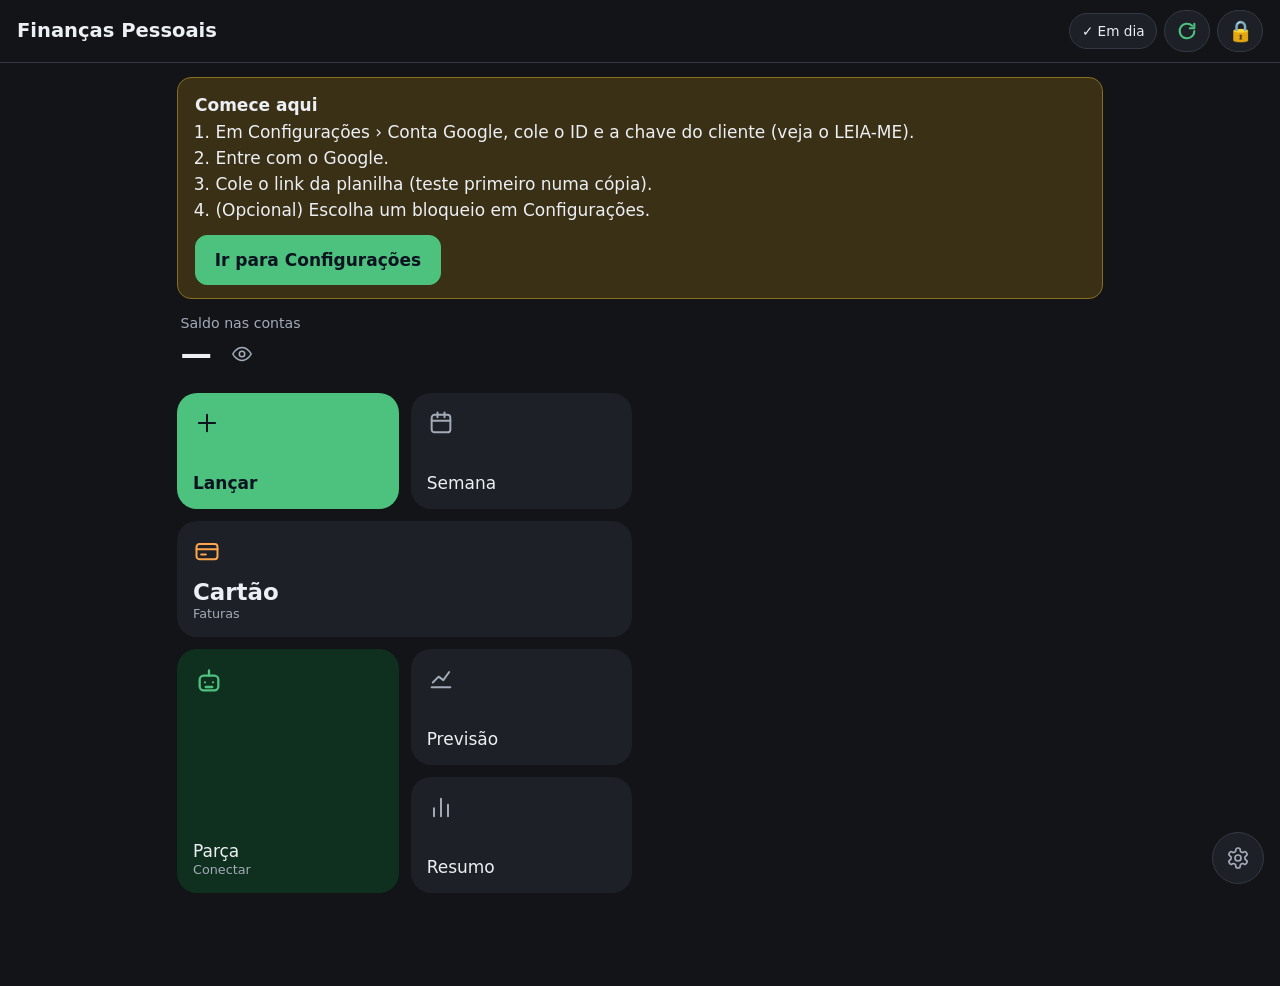
==== commit 5c5ef911: "App 2.10.2: atualização assinada para os celulares Co-Authored-By: Claude Opus 5.5 <noreply@anthropi" ====
--- a/app/index.html
+++ b/app/index.html
@@ -6,12 +6,12 @@
     <meta name="viewport" content="width=device-width, initial-scale=1, viewport-fit=cover" />
     <meta name="theme-color" content="#0f7a3d" />
     <meta name="referrer" content="no-referrer" />
-    <title>Lançamento de Finanças Pessoais</title>
+    <title>Finanças</title>
     <link rel="manifest" href="./manifest.webmanifest" />
     <link rel="icon" href="./icone.svg" type="image/svg+xml" />
     <link rel="apple-touch-icon" href="./icone-192.png" />
-    <script type="module" crossorigin src="./assets/index-BBz79vBS.js"></script>
-    <link rel="stylesheet" crossorigin href="./assets/index-D7VC6-Ph.css">
+    <script type="module" crossorigin src="./assets/index-0jIUYJsO.js"></script>
+    <link rel="stylesheet" crossorigin href="./assets/index-B76iBxo3.css">
   </head>
   <body>
     <div id="app"></div>
--- a/app/assets/index-B76iBxo3.css
+++ b/app/assets/index-B76iBxo3.css
@@ -0,0 +1 @@
+:root{color-scheme:dark;--fundo: #f4f5f7;--cartao: #ffffff;--texto: #1b1e24;--suave: #5d6573;--borda: #d9dde3;--primaria: #0f7a3d;--primaria-texto: #ffffff;--entrou: #0f7a3d;--saiu: #b3261e;--verde: #1c8a4a;--laranja: #d9730d;--vermelho: #c62828;--azul: #1f5fbf;--aviso-fundo: #fff4d6;--aviso-borda: #e3b341;--erro-fundo: #fde7e7;--raio: 14px;--sombra: 0 1px 3px rgba(0, 0, 0, .08);font-family:system-ui,-apple-system,Segoe UI,Roboto,sans-serif;font-size:17px}@media all{:root{--fundo: #121418;--cartao: #1d2026;--texto: #eceff3;--suave: #a3abb8;--borda: #343943;--primaria: #4cc27e;--primaria-texto: #0b1220;--entrou: #4cc27e;--saiu: #ff7a70;--verde: #4cc27e;--laranja: #ffa64d;--vermelho: #ff6b6b;--azul: #6aa1ff;--aviso-fundo: #3a3016;--aviso-borda: #8a6d1f;--erro-fundo: #3d1c1c;--sombra: none}}*{box-sizing:border-box}html,body{margin:0;background:var(--fundo);color:var(--texto)}body{padding-bottom:calc(76px + env(safe-area-inset-bottom));-webkit-tap-highlight-color:transparent}button,input,select,textarea{font:inherit;color:inherit}h1,h2,h3{margin:0;line-height:1.2}h2{font-size:1.15rem;margin-bottom:.6rem}h3{font-size:1rem;margin:.2rem 0 .5rem}small{color:var(--suave)}.oculto{display:none!important}.topo{position:sticky;top:0;z-index:5;display:flex;align-items:center;gap:.5rem;padding:calc(.6rem + env(safe-area-inset-top)) 1rem .6rem;background:var(--fundo);border-bottom:1px solid var(--borda)}.topo h1{font-size:1.15rem;flex:1}.topo h1 button{all:unset;cursor:pointer}.pilula{font-size:.8rem;padding:.3rem .7rem;border-radius:99px;border:1px solid var(--borda);background:var(--cartao);min-height:36px}.pilula.pendente{border-color:var(--aviso-borda);background:var(--aviso-fundo)}main{max-width:640px;margin:0 auto;padding:.8rem 1rem 1rem;display:grid;gap:.9rem}.cartao{background:var(--cartao);border:1px solid var(--borda);border-radius:var(--raio);padding:1rem;box-shadow:var(--sombra)}.engrenagem{position:fixed;z-index:6;right:16px;bottom:calc(16px + env(safe-area-inset-bottom));width:52px;height:52px;display:grid;place-items:center;cursor:pointer;border-radius:50%;border:1px solid var(--borda);background:var(--cartao);color:var(--suave)}.engrenagem.ativa{color:var(--primaria);border-color:var(--primaria)}.aviso{border-radius:var(--raio);padding:.8rem 1rem;background:var(--aviso-fundo);border:1px solid var(--aviso-borda)}.aviso.erro{background:var(--erro-fundo);border-color:var(--vermelho)}.aviso p{margin:.2rem 0}.aviso .btn{margin-top:.5rem}.faixa{display:grid;grid-template-columns:1fr 1fr;gap:.7rem}.faixa .rotulo{font-size:.8rem;color:var(--suave)}.faixa .grande{font-size:1.35rem;font-weight:700}.barra{height:10px;border-radius:99px;background:var(--borda);overflow:hidden;margin:.35rem 0}.barra>div{height:100%;border-radius:99px}.verde{color:var(--verde)}.vermelho{color:var(--vermelho)}.fundo-verde{background:var(--verde)}.fundo-laranja{background:var(--laranja)}.fundo-vermelho{background:var(--vermelho)}.campo{display:grid;gap:.3rem}.rotulo{font-size:.85rem;color:var(--suave);font-weight:600}.ajuda{font-size:.8rem}input,select,textarea{width:100%;min-height:50px;padding:.6rem .8rem;border:1px solid var(--borda);border-radius:10px;background:var(--fundo)}input:focus,select:focus,textarea:focus,button:focus-visible{outline:3px solid color-mix(in srgb,var(--primaria) 45%,transparent);outline-offset:1px}.valor-grande{font-size:1.8rem;font-weight:700;text-align:right}.form{display:grid;gap:.9rem}.linha2{display:grid;grid-template-columns:1fr 1fr;gap:.7rem}.escolha{display:flex;gap:.4rem;flex-wrap:wrap}.opcao{flex:1 1 auto;min-height:48px;padding:.5rem .9rem;border-radius:10px;border:1px solid var(--borda);background:var(--fundo);cursor:pointer}.opcao.marcada{background:var(--primaria);color:var(--primaria-texto);border-color:var(--primaria);font-weight:600}.sinal .opcao[data-valor=saiu].marcada{background:var(--saiu);border-color:var(--saiu);color:#fff}.sinal .opcao[data-valor=entrou].marcada{background:var(--entrou);border-color:var(--entrou);color:#fff}.atalhos{display:flex;gap:.45rem;flex-wrap:wrap}.atalhos button{border:1px solid var(--borda);background:var(--fundo);border-radius:99px;padding:.45rem .8rem;min-height:42px;cursor:pointer;font-size:.9rem;max-width:100%;overflow:hidden;text-overflow:ellipsis;white-space:nowrap}.btn{min-height:50px;padding:.6rem 1.1rem;border-radius:12px;border:1px solid var(--borda);background:var(--cartao);cursor:pointer;font-weight:600}.btn.primario{background:var(--primaria);color:var(--primaria-texto);border-color:var(--primaria)}.btn.perigo{background:var(--vermelho);color:#fff;border-color:var(--vermelho)}.btn.cheio{width:100%}.btn:disabled{opacity:.5;cursor:not-allowed}.acoes{display:grid;grid-template-columns:auto 1fr;gap:.6rem}.lista{list-style:none;margin:0;padding:0;display:grid;gap:.5rem}.lista li{display:grid;grid-template-columns:1fr auto;gap:.2rem .6rem;padding:.55rem 0;border-bottom:1px solid var(--borda)}.lista li:last-child{border-bottom:0}.lista .detalhe{grid-column:1 / -1;font-size:.8rem;color:var(--suave)}.positivo{color:var(--entrou)}.negativo{color:var(--saiu)}.num{font-variant-numeric:tabular-nums;white-space:nowrap}.numeros{display:grid;grid-template-columns:repeat(3,1fr);gap:.5rem;text-align:center}.numeros .grande{font-size:1.05rem;font-weight:700}.numeros .rotulo{font-size:.75rem}.barras-h{display:grid;gap:.55rem}.barra-h .topo-barra{display:flex;justify-content:space-between;gap:.5rem;font-size:.9rem}.barra-h .trilho{height:12px;background:var(--borda);border-radius:99px;overflow:hidden;margin-top:.2rem}.barra-h .trilho div{height:100%;background:var(--primaria);border-radius:99px}.grafico svg{width:100%;height:auto;display:block}.grafico .r{fill:var(--entrou)}.grafico .d{fill:var(--saiu)}.grafico text{fill:var(--suave);font-size:11px}.legenda{display:flex;gap:1rem;font-size:.85rem;margin:.3rem 0}.legenda span:before{content:"";display:inline-block;width:10px;height:10px;border-radius:3px;margin-right:.35rem}.legenda .r:before{background:var(--entrou)}.legenda .d:before{background:var(--saiu)}.dica{font-size:.9rem;min-height:1.4em;margin:.3rem 0 0}table{width:100%;border-collapse:collapse;font-size:.9rem}th,td{text-align:right;padding:.35rem .3rem;border-bottom:1px solid var(--borda)}th:first-child,td:first-child{text-align:left}.grade2{display:grid;grid-template-columns:1fr 1fr;gap:.7rem}.mini{background:var(--fundo);border-radius:10px;padding:.7rem}.mini .rotulo{font-size:.78rem}.mini .grande{font-size:1.1rem;font-weight:700}.dialogo{border:0;border-radius:18px;padding:1.2rem;width:min(520px,calc(100vw - 2rem));background:var(--cartao);color:var(--texto);max-height:88vh}.dialogo::backdrop{background:#00000073}.dialogo-corpo{margin:.5rem 0 1rem;display:grid;gap:.6rem}.dialogo-botoes{display:grid;gap:.5rem}.carregando{text-align:center}.girando{width:38px;height:38px;margin:.5rem auto;border-radius:50%;border:4px solid var(--borda);border-top-color:var(--primaria);animation:gira 1s linear infinite}@keyframes gira{to{transform:rotate(360deg)}}.resumo-linha{display:grid;grid-template-columns:auto 1fr;gap:.25rem .8rem}.resumo-linha dt{color:var(--suave)}.resumo-linha dd{margin:0;font-weight:600}.toast{position:fixed;left:50%;bottom:calc(90px + env(safe-area-inset-bottom));transform:translate(-50%,20px);background:#1b1e24;color:#fff;padding:.8rem 1.1rem;border-radius:12px;opacity:0;pointer-events:none;transition:.25s;z-index:50;max-width:calc(100vw - 2rem);text-align:center}.toast.visivel{opacity:1;transform:translate(-50%)}.toast.erro{background:var(--vermelho)}.bloqueio{position:fixed;inset:0;z-index:100;background:var(--fundo);display:grid;place-items:center;padding:1.5rem}.bloqueio .caixa{width:min(360px,100%);display:grid;gap:.9rem;text-align:center}.bloqueio input{text-align:center;font-size:1.6rem;letter-spacing:.4em}details summary{cursor:pointer;font-weight:600;min-height:44px;display:flex;align-items:center}.passos{padding-left:1.2rem;margin:.4rem 0}.passos li{margin:.35rem 0}code{background:var(--fundo);padding:.1rem .3rem;border-radius:5px;font-size:.9em;word-break:break-all}@media(min-width:900px){main{max-width:960px;grid-template-columns:1fr 1fr;align-items:start}main>.largo{grid-column:1 / -1}}.fundo-azul{background:var(--azul)}.equacao{display:grid;gap:.55rem;background:var(--fundo);border-radius:12px;padding:.8rem}.eq-linha,.eq-total{display:grid;grid-template-columns:1.4rem 1fr auto;align-items:center;gap:.2rem .4rem}.eq-sinal{font-size:1.3rem;font-weight:700;text-align:center;color:var(--suave)}.eq-rotulo{font-size:.95rem}.eq-valor{font-weight:700;font-size:1.05rem}.eq-barra{grid-column:2 / -1;height:8px;background:var(--borda);border-radius:99px;overflow:hidden}.eq-barra>div{height:100%;border-radius:99px}.eq-total{border-top:2px solid var(--texto);padding-top:.55rem}.eq-total .eq-valor{font-size:1.35rem}.eq-total .eq-rotulo{font-weight:700}.aviso.ok{background:color-mix(in srgb,var(--verde) 14%,var(--cartao));border-color:var(--verde)}.grafico .linha-saldo{fill:none;stroke:var(--primaria);stroke-width:3;stroke-linejoin:round}.grafico .linha-zero{stroke:var(--suave);stroke-width:1;stroke-dasharray:4 4}.grafico .zona-negativa{fill:var(--vermelho);fill-opacity:.12}.grafico .ponto{fill:var(--primaria);stroke:var(--cartao);stroke-width:2}.grafico .ponto.negativo{fill:var(--vermelho)}.agenda{list-style:none;margin:0;padding:0;display:grid;gap:.9rem}.agenda-dia{display:flex;justify-content:space-between;gap:.5rem;padding-bottom:.2rem;border-bottom:2px solid var(--borda)}.agenda .lista li{padding:.4rem 0}.link-previsao{all:unset;cursor:pointer;display:block;margin-top:.35rem;font-size:.85rem;color:var(--suave)}.link-previsao b{font-variant-numeric:tabular-nums}.aviso-topo{display:grid;grid-template-columns:1fr auto;gap:.4rem;align-items:start}.fechar{all:unset;cursor:pointer;width:44px;height:44px;margin:-.5rem -.6rem 0 0;display:grid;place-items:center;font-size:1.3rem;border-radius:50%}.fechar:focus-visible{outline:3px solid var(--primaria)}.btn-cadeado{all:unset;cursor:pointer;min-width:44px;height:40px;display:grid;place-items:center;font-size:1.2rem;border-radius:99px;border:1px solid var(--borda);background:var(--cartao)}.sem-marcacao{margin-top:.7rem;font-size:.9rem}.sem-marcacao summary{min-height:40px;color:var(--laranja);font-weight:600}.aviso-topo h2{margin:0;align-self:center}.eq-detalhe{display:block;font-size:.78rem;color:var(--suave)}.eq-hoje{margin:0;font-size:.9rem;color:var(--suave);text-align:right}.grafico .linha-hoje{stroke:var(--suave);stroke-width:1}.grafico .ponto.previsto{fill:var(--cartao);stroke:var(--primaria);stroke-width:2.5}.grafico .ponto.previsto.negativo{stroke:var(--vermelho)}.legenda .cheio:before{background:var(--primaria);border-radius:50%}.legenda .vazado:before{background:transparent;border:2px solid var(--primaria);border-radius:50%;box-sizing:border-box}@keyframes gira-icone{to{transform:rotate(360deg)}}.girando-icone svg{animation:gira-icone .9s cubic-bezier(.45,.05,.55,.95) infinite;transform-origin:50% 50%}.topo{gap:.4rem}.sugestoes-desc{display:grid;gap:.35rem;margin-top:-.45rem}.sugestoes-desc:empty{display:none}.sugestao{all:unset;cursor:pointer;padding:.7rem .9rem;min-height:44px;box-sizing:border-box;border:1px solid var(--borda);border-radius:10px;background:var(--fundo);overflow:hidden;text-overflow:ellipsis;white-space:nowrap}.sugestao:focus-visible{outline:3px solid var(--primaria)}.sugestao{background:color-mix(in srgb,var(--primaria) 12%,var(--cartao));border-color:transparent;font-size:.95rem;padding-left:2rem;position:relative}.sugestao:before{content:"↳";position:absolute;left:.75rem;color:var(--primaria)}.btn-atualizar{color:var(--primaria)}.btn-atualizar:disabled{opacity:.85}.btn-atualizar:active svg{transform:rotate(-30deg)}.confirmar{border-color:var(--verde)}.botoes-confirmar{display:flex;gap:.5rem;flex-wrap:wrap;margin-top:.4rem}.botoes-confirmar .btn{min-height:44px;flex:1 1 auto}.dialogo-emprestimo{max-height:92vh;overflow-y:auto}.parcelas-lista{display:grid;gap:.4rem}.parcela-linha{display:grid;grid-template-columns:2.6rem 1fr 7rem;gap:.4rem;align-items:center}.parcela-linha input{min-height:44px;padding:.4rem .5rem}.resumo-emprestimo{font-weight:600;margin:.2rem 0 0}.dialogo-emprestimo{overflow-x:hidden;padding:1rem}.dialogo-emprestimo .form,.dialogo-emprestimo .campo{min-width:0}.dialogo-emprestimo input,.dialogo-emprestimo select{min-width:0;max-width:100%}.dialogo-emprestimo .linha2{grid-template-columns:minmax(0,1fr) minmax(0,1fr)}.dialogo-emprestimo .escolha .opcao{flex:1 1 30%;padding:.5rem .4rem;font-size:.9rem}.parcela-linha{grid-template-columns:2.4rem minmax(0,1fr) minmax(0,6.5rem)}.este-mes h3{margin:.8rem 0 .2rem;font-size:1rem}.este-mes h3:first-of-type{margin-top:.2rem}.sobra-mes{margin:.8rem 0 .3rem;padding-top:.6rem;border-top:2px solid var(--borda);display:flex;justify-content:space-between;font-size:1.05rem}details.este-mes>summary{list-style:none;cursor:pointer;display:flex;align-items:center;justify-content:space-between;gap:.6rem;flex-wrap:wrap}details.este-mes>summary::-webkit-details-marker{display:none}details.este-mes>summary h2{margin:0}details.este-mes>summary h2:after{content:" ›";color:var(--suave)}details.este-mes[open]>summary h2:after{content:" ⌄"}.este-mes-totais{font-size:.9rem;font-weight:600}details.este-mes[open]>summary{margin-bottom:.4rem}.fontes{display:grid}details.fonte{border-bottom:1px solid var(--borda)}details.fonte:last-child{border-bottom:0}details.fonte>summary{list-style:none;cursor:pointer;display:grid;grid-template-columns:1fr auto;gap:.2rem .6rem;padding:.6rem 0}details.fonte>summary::-webkit-details-marker{display:none}details.fonte>summary .fonte-nome:after{content:" ›";color:var(--suave)}details.fonte[open]>summary .fonte-nome:after{content:" ⌄"}details.fonte>summary .detalhe{grid-column:1 / -1;font-size:.8rem;color:var(--suave)}.parte{background:var(--fundo);border-radius:10px;padding:.5rem .6rem;margin:0 0 .5rem}.parte-cab{display:grid;grid-template-columns:1fr auto;gap:0 .6rem;margin-bottom:.3rem}.parte-cab small{grid-column:1 / -1;color:var(--suave);font-size:.75rem}.itens{list-style:none;margin:0;padding:0;display:grid;gap:.1rem}.itens li{display:grid;grid-template-columns:auto 1fr auto;gap:0 .5rem;padding:.3rem 0;font-size:.85rem;border-top:1px dashed var(--borda)}.itens li:first-child{border-top:0}.itens .item-data{color:var(--suave)}.itens .item-desc{min-width:0;overflow-wrap:anywhere}.itens .item-sit{grid-column:2 / -1;font-size:.72rem;color:var(--suave)}.itens li.estimado{font-style:italic;opacity:.8}.abre-extrato{all:unset;cursor:pointer;display:block;border-radius:8px}.abre-extrato:focus-visible{outline:2px solid var(--borda);outline-offset:2px}.dialogo-extrato{width:min(560px,calc(100vw - 1rem));max-height:94vh;padding:0;display:none;overflow:hidden}.dialogo-extrato[open]{display:flex;flex-direction:column}.extrato-topo{display:flex;justify-content:space-between;align-items:center;padding:.9rem 1rem .3rem}.extrato-topo h2{margin:0}.extrato-topo .fechar{padding:.3rem .7rem}.extrato-nav{display:grid;grid-template-columns:auto 1fr auto;align-items:center;gap:.5rem;padding:0 1rem .5rem;text-align:center;font-weight:600}.extrato-nav .btn{padding:.3rem .9rem;font-size:1.1rem}.extrato-conteudo{overflow-y:auto;padding:0 1rem 1rem;display:grid;gap:.8rem;align-content:start}.extrato-resumo{display:grid;grid-template-columns:repeat(auto-fit,minmax(110px,1fr));gap:.5rem;background:var(--fundo);border-radius:12px;padding:.7rem}.extrato-resumo div{display:grid}.extrato-resumo small{color:var(--suave);font-size:.75rem}.atalhos-data{display:flex;gap:.4rem;flex-wrap:wrap}.atalhos-data .btn{flex:1 1 auto;padding:.45rem .6rem}.semana-dias>li.passado{opacity:.75}.semana-dias>li.hoje .agenda-dia b{color:var(--primaria)}.semana-dias .vazio{margin:.2rem 0 .4rem;color:var(--suave)}.lista li.foi>span:first-child{opacity:.85}.suave{color:var(--suave)}.extrato-resumo small+small,.extrato-resumo b+small{font-size:.7rem}.por-banco{display:flex;flex-wrap:wrap;gap:.1rem .7rem;margin-top:.2rem}.check{display:flex;gap:.5rem;align-items:flex-start;font-size:.9rem}.check input{margin-top:.2rem}.grafico-tipos{display:grid;gap:.55rem;margin:.4rem 0 .6rem}.gt-topo{display:flex;justify-content:space-between;gap:.5rem;font-size:.88rem}.gt-trilho{display:flex;height:12px;background:var(--borda);border-radius:99px;overflow:hidden;margin-top:.2rem}.gt-pessoal{background:var(--azul)}.gt-corp{background:var(--laranja)}.legenda-tipos{display:flex;gap:1rem;font-size:.8rem;color:var(--suave);margin:.3rem 0}.legenda-tipos span:before{content:"";display:inline-block;width:.7rem;height:.7rem;border-radius:3px;margin-right:.35rem;vertical-align:-1px}.legenda-tipos .lp:before{background:var(--azul)}.legenda-tipos .lc:before{background:var(--laranja)}.azul{color:var(--azul)}.laranja{color:var(--laranja)}.dialogo{overflow-y:auto}.check{text-align:left;align-items:center}.check input[type=checkbox]{width:1.3rem;height:1.3rem;min-width:1.3rem;flex:0 0 auto;margin:0;padding:0;accent-color:var(--primaria)}.gt-juros{background:var(--verde)}.cartao-topo{display:grid;gap:.6rem}.ct-linha{display:flex;justify-content:space-between;gap:.8rem;align-items:flex-start}.ct-linha .grande{font-size:1.45rem;font-weight:700}.aviso-mini{margin:0;font-size:.85rem;color:var(--laranja)}.tri{display:grid;grid-template-columns:repeat(3,minmax(0,1fr));gap:.5rem;margin:.7rem 0}.tri-mes{all:unset;cursor:pointer;display:grid;justify-items:center;gap:.15rem;padding:.6rem .3rem;border:1px solid var(--borda);border-radius:12px;background:var(--fundo);text-align:center}.tri-mes.escolhido{border-color:var(--primaria);box-shadow:0 0 0 1px var(--primaria) inset}.tri-mes b{font-size:.95rem}.tri-mes small{font-size:.68rem}.tri-nome{font-size:.85rem;font-weight:600}.tri-trilho{display:flex;align-items:flex-end;width:26px;height:46px;background:var(--borda);border-radius:6px;overflow:hidden;margin:.2rem 0}.tri-trilho span{width:100%;background:var(--vermelho);border-radius:6px 6px 0 0}.impacto{font-size:.88rem}.icone-loja{display:inline-grid;place-items:center;width:1.9rem;height:1.9rem;min-width:1.9rem;border-radius:50%;font-size:.8rem;font-weight:800;line-height:1;box-shadow:0 0 0 1px #00000014 inset}.icone-loja.pequeno{font-size:.58rem;letter-spacing:-.02em}.com-icone{display:flex;align-items:center;gap:.55rem;min-width:0}.com-icone>span:last-child{min-width:0;overflow-wrap:anywhere}.tocavel{cursor:pointer}.tocavel:active{opacity:.7}section.recolhivel>h2{cursor:pointer;display:flex;justify-content:space-between;align-items:center;gap:.5rem}section.recolhivel>h2:after{content:"⌄";color:var(--suave);font-size:1.1rem}section.recolhivel.fechado>h2:after{content:"›"}section.recolhivel.fechado>:not(h2){display:none!important}section.recolhivel.fechado{padding-bottom:.8rem}details.grupo-mes>summary{list-style:none;cursor:pointer;display:flex;justify-content:space-between;align-items:center}details.grupo-mes>summary::-webkit-details-marker{display:none}details.grupo-mes>summary h3{margin:.8rem 0 .2rem;font-size:1rem}details.grupo-mes>summary:after{content:"⌄";color:var(--suave)}details.grupo-mes:not([open])>summary:after{content:"›"}details.fatura-detalhe>summary{list-style:none;cursor:pointer;display:flex;justify-content:space-between;align-items:center;gap:.5rem}details.fatura-detalhe>summary::-webkit-details-marker{display:none}details.fatura-detalhe>summary h3{margin:.6rem 0 .3rem;font-size:1rem}details.fatura-detalhe:not([open])>summary h3:after{content:" ›";color:var(--suave)}.semana-dias>li.dia-fechado>:not(.agenda-dia){display:none}.semana-dias .agenda-dia{cursor:pointer}.inicio{display:grid;gap:1rem}.inicio-saldo{display:grid;gap:.1rem;padding:0 .2rem}.saldo-linha{display:flex;align-items:center;gap:.5rem}.saldo-valor{all:unset;cursor:pointer;font-size:1.85rem;font-weight:600}.saldo-olho{all:unset;cursor:pointer;display:grid;place-items:center;width:44px;height:44px;color:var(--suave)}.blocos{display:grid;grid-template-columns:1fr 1fr;grid-auto-rows:116px;gap:12px}.bloco{all:unset;box-sizing:border-box;cursor:pointer;display:flex;flex-direction:column;justify-content:space-between;padding:16px;border-radius:20px;background:var(--cartao);color:var(--texto);min-width:0}.bloco:focus-visible,.engrenagem:focus-visible{outline:2px solid var(--primaria);outline-offset:2px}.bloco-icone{display:block;line-height:0;color:var(--suave)}.bloco-texto{display:grid;gap:.1rem}.bloco-texto b{font-weight:500}.bloco-texto small{font-size:.75rem}.bloco-texto strong{font-size:1.35rem;font-weight:600}.bloco-destaque{background:var(--primaria);color:var(--primaria-texto)}.bloco-destaque .bloco-icone{color:inherit}.bloco-destaque .bloco-texto b{font-weight:600}.bloco-largo{grid-column:1 / 3}.bloco-largo .bloco-icone{color:var(--laranja)}.bloco-alto{grid-row:span 2;background:#10301f}.bloco-alto .bloco-icone{color:var(--primaria)}.inicio-alerta{all:unset;box-sizing:border-box;cursor:pointer;padding:.7rem .9rem;border-radius:var(--raio);background:var(--aviso-fundo);border:1px solid var(--aviso-borda);font-size:.9rem}.valor-inteiro{white-space:nowrap}.conversa{display:grid;gap:.8rem;padding-bottom:7.5rem}.conversa-lista{display:grid;gap:.7rem;align-content:start}.conversa-vazia{display:grid;gap:.8rem;padding:1.2rem .2rem;color:var(--suave)}.conversa-vazia p{margin:0;font-size:1.05rem;line-height:1.4}.conversa-sugestoes{display:grid;gap:.5rem}.conversa-sugestoes .btn{text-align:left;font-weight:400}.balao{display:grid;gap:.5rem;max-width:88%;padding:.7rem .9rem;border-radius:18px;line-height:1.42}.balao-texto{white-space:pre-wrap;overflow-wrap:anywhere}.balao-voce{justify-self:end;background:#10301f;border-bottom-right-radius:6px}.balao-agente{justify-self:start;background:var(--cartao);border-bottom-left-radius:6px}.balao-contas{padding-top:.4rem;border-top:1px solid var(--borda);font-size:.85rem;color:var(--suave)}.balao-contas summary{cursor:pointer}.balao-contas ul{margin:.4rem 0 0;padding:0;list-style:none;display:grid;gap:.35rem}.balao-acao{color:inherit;text-decoration:none;text-align:center;font-size:.9rem}.conversa-rodape{position:fixed;left:0;right:0;bottom:0;z-index:5;background:var(--fundo);border-top:1px solid var(--borda);padding:.6rem 76px calc(.6rem + env(safe-area-inset-bottom)) 1rem;display:grid;gap:.3rem}.conversa-entrada{display:grid;grid-template-columns:1fr auto;gap:.5rem;align-items:end}.conversa-entrada textarea{width:100%;min-height:46px;max-height:120px;padding:.65rem .8rem;border-radius:14px;border:1px solid var(--borda);background:var(--cartao);resize:none}.conversa-enviar{min-width:46px;min-height:46px;padding:0;font-size:1.2rem}.conversa-nota{font-size:.68rem;line-height:1.25}.conversa-link{all:unset;cursor:pointer;text-decoration:underline}.agente-conectar{display:grid;gap:.6rem}.inicio-nota{display:grid;gap:.3rem;padding:.7rem .95rem .85rem;border-radius:var(--raio);background:#10301f}.inicio-nota-topo{display:flex;align-items:center;justify-content:space-between;gap:.5rem}.inicio-nota-texto{all:unset;cursor:pointer;line-height:1.4;font-size:.95rem}.aviso-agente{padding:.7rem .9rem;border-radius:var(--raio);border:1px solid var(--borda);background:var(--cartao);line-height:1.4;font-size:.92rem}.agente-sugestoes{display:grid;gap:.7rem}.agente-sugestoes .aviso-agente{background:var(--fundo)}.lista-contas{list-style:none;margin:0;padding:0;display:grid;gap:.6rem}.lista-contas li{display:grid;gap:.15rem}.lista-contas li>div{display:flex;justify-content:space-between;gap:.6rem}.orcamento{display:grid;gap:.7rem}.orcamento-campos{display:grid;grid-template-columns:1fr 1fr;gap:.6rem}.orcamento-saida{display:grid;gap:.6rem}.orcamento-saida p{margin:0}.orcamento-numeros{display:grid;grid-template-columns:1fr 1fr;gap:.7rem}.orcamento-numeros div{display:grid;gap:.1rem}.lista-sinais{list-style:none;margin:0;padding:0;display:grid;gap:.4rem;font-size:.9rem}
